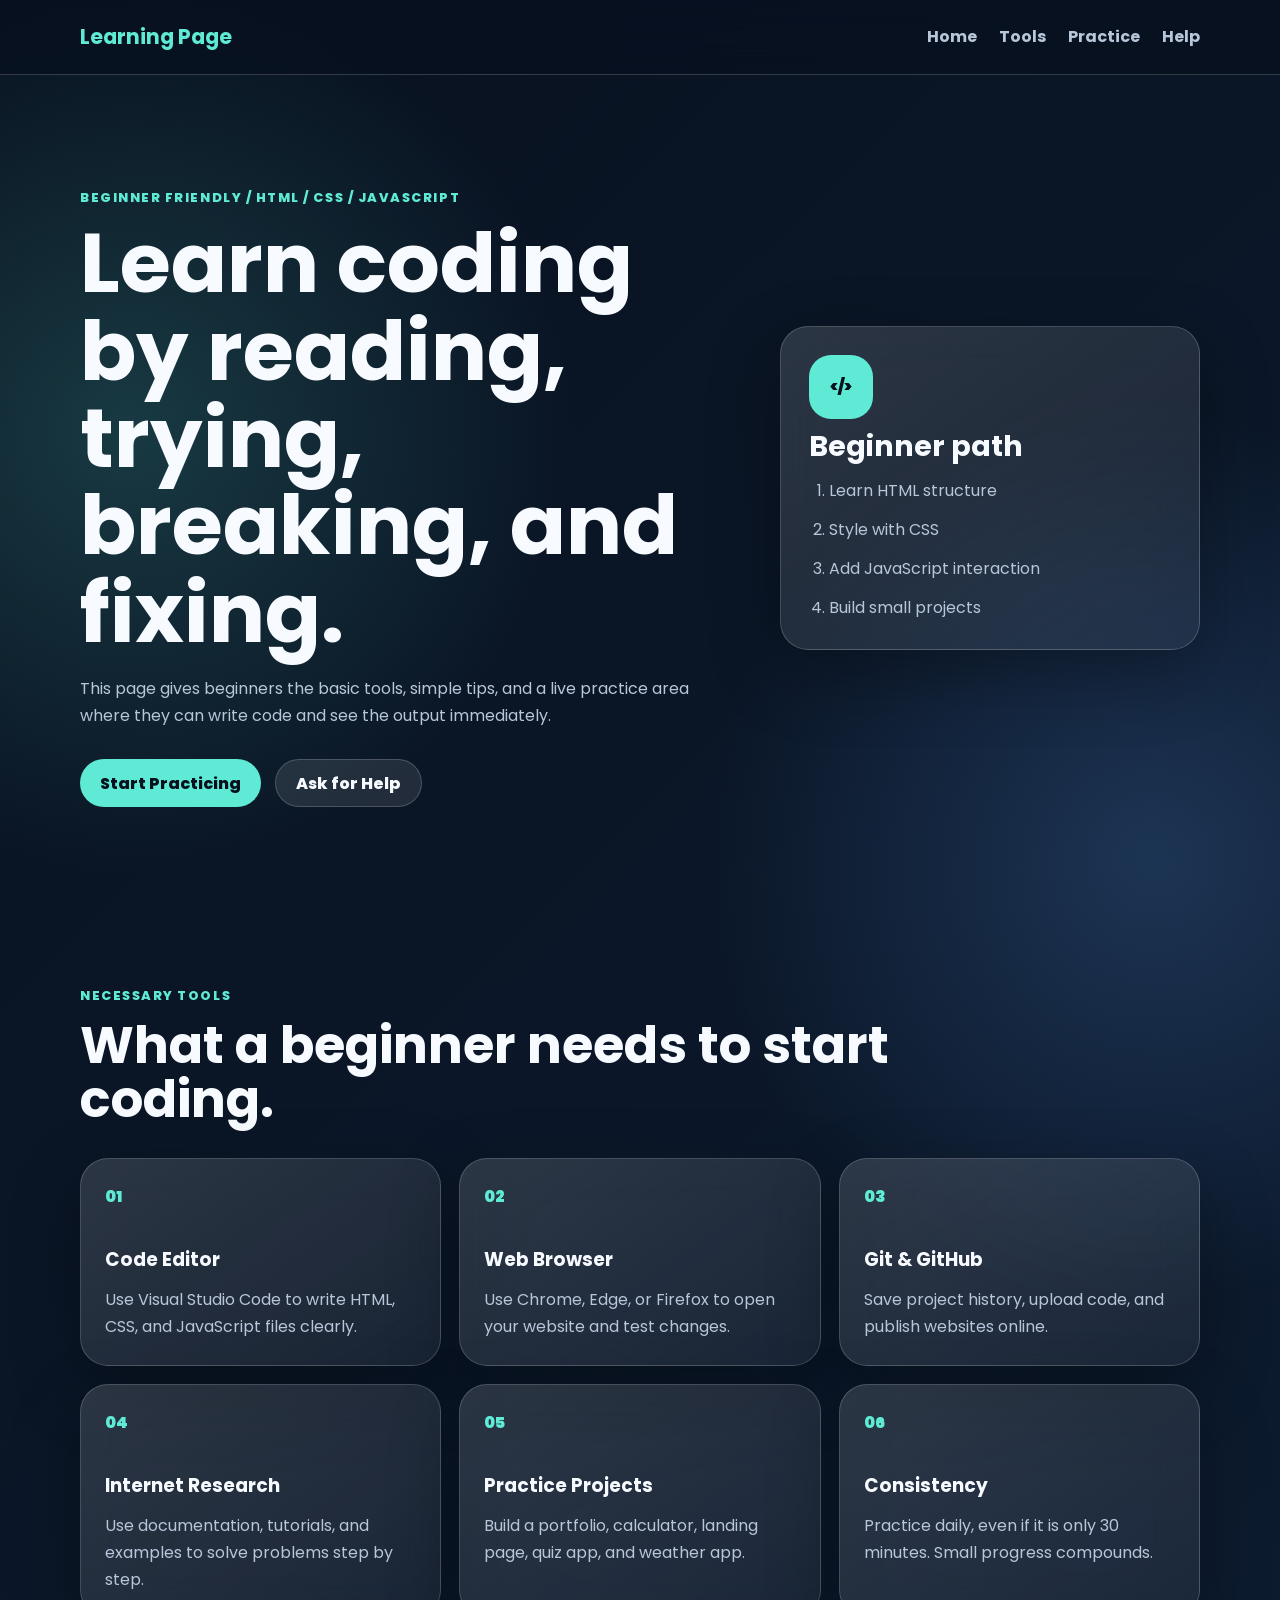
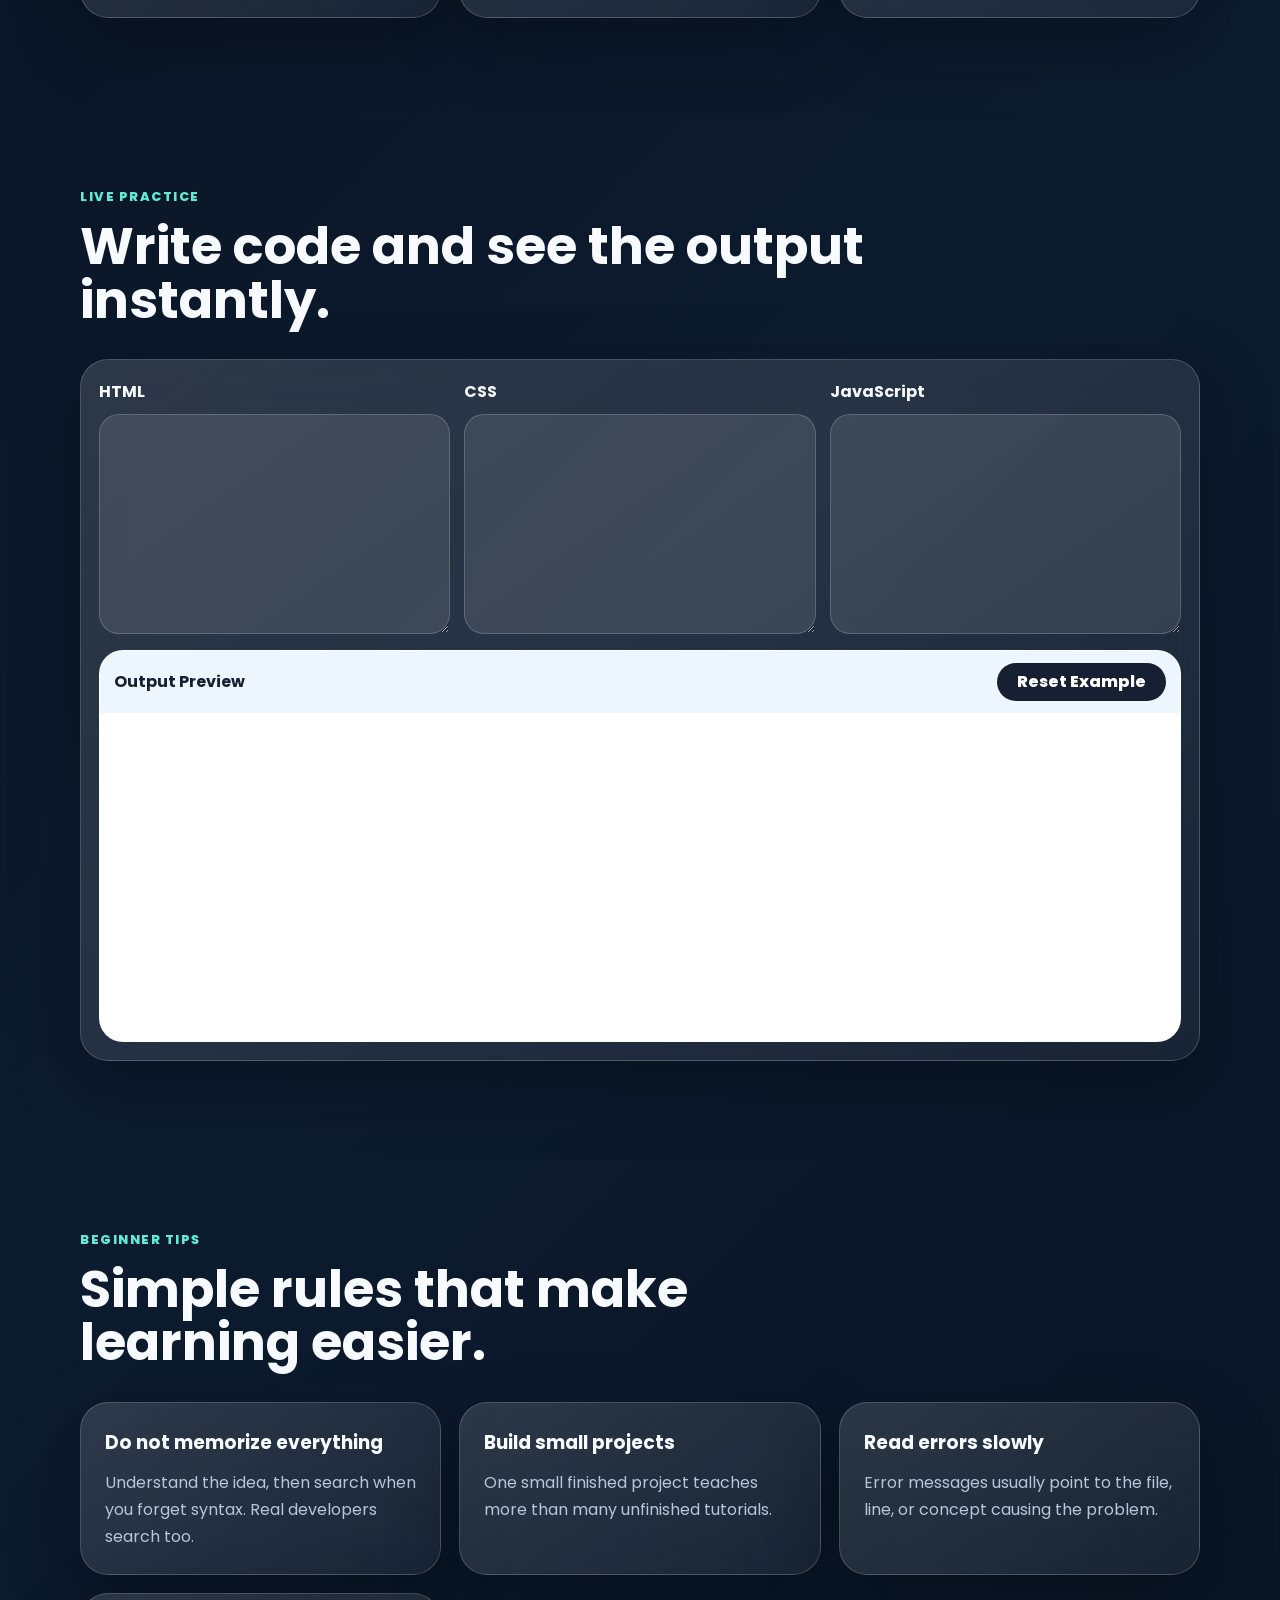
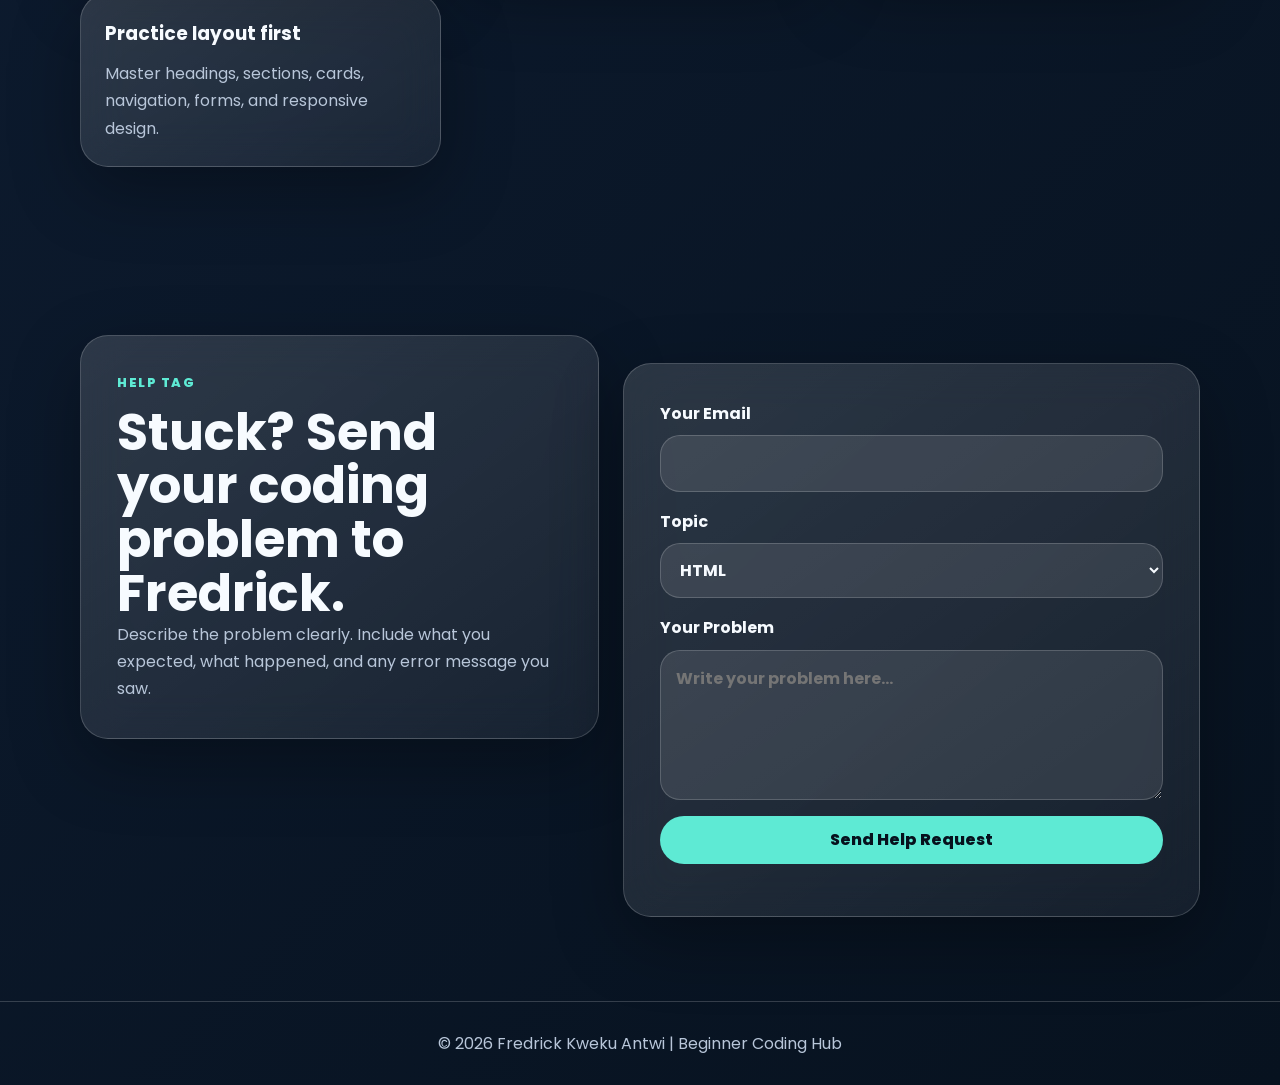
==== coding-learning.html @ c7d1a9e6 "Create coding-learning.html" ====
<!doctype html>
<html lang="en">
  <head>
    <meta charset="UTF-8">
    <meta name="viewport" content="width=device-width, initial-scale=1.0">
    <title>Learning Page | Beginner Coding Hub</title>
    <meta name="description" content="Beginner coding learning page with tools, tips, live code preview, and help form.">
    <link rel="stylesheet" href="learn-coding.css">
    <link rel="preconnect" href="https://fonts.googleapis.com">
    <link rel="preconnect" href="https://fonts.gstatic.com" crossorigin>
    <link href="https://fonts.googleapis.com/css2?family=Poppins:wght@300;400;500;600;700;800&display=swap" rel="stylesheet">
  </head>

  <body>
    <header class="site-header">
      <nav class="nav">
        <a class="logo" href="coding-learning.html">Learning Page</a>
        <ul>
          <li><a href="index.html">Home</a></li>
          <li><a href="#tools">Tools</a></li>
          <li><a href="#playground">Practice</a></li>
          <li><a href="#help">Help</a></li>
        </ul>
      </nav>
    </header>

    <main>
      <section class="hero">
        <div class="hero-copy">
          <p class="eyebrow">Beginner Friendly / HTML / CSS / JavaScript</p>
          <h1>Learn coding by reading, trying, breaking, and fixing.</h1>
          <p>
            This page gives beginners the basic tools, simple tips, and a live practice area
            where they can write code and see the output immediately.
          </p>
          <div class="hero-actions">
            <a class="btn primary" href="#playground">Start Practicing</a>
            <a class="btn secondary" href="#help">Ask for Help</a>
          </div>
        </div>

        <div class="learning-card">
          <span class="code-chip">&lt;/&gt;</span>
          <h2>Beginner path</h2>
          <ol>
            <li>Learn HTML structure</li>
            <li>Style with CSS</li>
            <li>Add JavaScript interaction</li>
            <li>Build small projects</li>
          </ol>
        </div>
      </section>

      <section id="tools" class="section">
        <div class="section-heading">
          <p class="eyebrow">Necessary Tools</p>
          <h2>What a beginner needs to start coding.</h2>
        </div>

        <div class="tools-grid">
          <article class="tool-card">
            <span>01</span>
            <h3>Code Editor</h3>
            <p>Use Visual Studio Code to write HTML, CSS, and JavaScript files clearly.</p>
          </article>
          <article class="tool-card">
            <span>02</span>
            <h3>Web Browser</h3>
            <p>Use Chrome, Edge, or Firefox to open your website and test changes.</p>
          </article>
          <article class="tool-card">
            <span>03</span>
            <h3>Git & GitHub</h3>
            <p>Save project history, upload code, and publish websites online.</p>
          </article>
          <article class="tool-card">
            <span>04</span>
            <h3>Internet Research</h3>
            <p>Use documentation, tutorials, and examples to solve problems step by step.</p>
          </article>
          <article class="tool-card">
            <span>05</span>
            <h3>Practice Projects</h3>
            <p>Build a portfolio, calculator, landing page, quiz app, and weather app.</p>
          </article>
          <article class="tool-card">
            <span>06</span>
            <h3>Consistency</h3>
            <p>Practice daily, even if it is only 30 minutes. Small progress compounds.</p>
          </article>
        </div>
      </section>

      <section id="playground" class="section playground-section">
        <div class="section-heading">
          <p class="eyebrow">Live Practice</p>
          <h2>Write code and see the output instantly.</h2>
        </div>

        <div class="playground">
          <div class="editor-grid">
            <label>
              <span>HTML</span>
              <textarea id="htmlCode" spellcheck="false"></textarea>
            </label>
            <label>
              <span>CSS</span>
              <textarea id="cssCode" spellcheck="false"></textarea>
            </label>
            <label>
              <span>JavaScript</span>
              <textarea id="jsCode" spellcheck="false"></textarea>
            </label>
          </div>

          <div class="preview-panel">
            <div class="preview-header">
              <strong>Output Preview</strong>
              <button class="reset-code" type="button">Reset Example</button>
            </div>
            <iframe id="codePreview" title="Live code output"></iframe>
          </div>
        </div>
      </section>

      <section class="section tips-section">
        <div class="section-heading">
          <p class="eyebrow">Beginner Tips</p>
          <h2>Simple rules that make learning easier.</h2>
        </div>

        <div class="tips-grid">
          <article>
            <h3>Do not memorize everything</h3>
            <p>Understand the idea, then search when you forget syntax. Real developers search too.</p>
          </article>
          <article>
            <h3>Build small projects</h3>
            <p>One small finished project teaches more than many unfinished tutorials.</p>
          </article>
          <article>
            <h3>Read errors slowly</h3>
            <p>Error messages usually point to the file, line, or concept causing the problem.</p>
          </article>
          <article>
            <h3>Practice layout first</h3>
            <p>Master headings, sections, cards, navigation, forms, and responsive design.</p>
          </article>
        </div>
      </section>

      <section id="help" class="section help-section">
        <div class="help-copy">
          <p class="eyebrow">Help Tag</p>
          <h2>Stuck? Send your coding problem to Fredrick.</h2>
          <p>
            Describe the problem clearly. Include what you expected, what happened,
            and any error message you saw.
          </p>
        </div>

        <form class="help-form">
          <label>
            <span>Your Email</span>
            <input type="email" name="learnerEmail" required>
          </label>
          <label>
            <span>Topic</span>
            <select name="topic" required>
              <option value="HTML">HTML</option>
              <option value="CSS">CSS</option>
              <option value="JavaScript">JavaScript</option>
              <option value="GitHub">GitHub</option>
              <option value="Other">Other</option>
            </select>
          </label>
          <label>
            <span>Your Problem</span>
            <textarea name="problem" placeholder="Write your problem here..." required></textarea>
          </label>
          <button type="submit">Send Help Request</button>
          <p class="help-note" aria-live="polite"></p>
        </form>
      </section>
    </main>

    <footer>
      <p>© 2026 Fredrick Kweku Antwi | Beginner Coding Hub</p>
    </footer>

    <script src="coding-learning.js"></script>
  </body>
</html>
---- learn-coding.css ----
:root {
  --bg: #08111f;
  --surface: rgba(255, 255, 255, 0.1);
  --text: #f7fbff;
  --muted: #b8c6d9;
  --line: rgba(255, 255, 255, 0.18);
  --primary: #5eead4;
  --blue: #60a5fa;
  --pink: #f472b6;
  --amber: #fbbf24;
  --radius: 28px;
  --shadow: 0 24px 70px rgba(0, 0, 0, 0.3);
}

* {
  box-sizing: border-box;
  margin: 0;
  padding: 0;
}

html {
  scroll-behavior: smooth;
}

body {
  min-height: 100vh;
  color: var(--text);
  background:
    radial-gradient(circle at 10% 10%, rgba(94, 234, 212, 0.18), transparent 28rem),
    radial-gradient(circle at 90% 20%, rgba(96, 165, 250, 0.2), transparent 28rem),
    linear-gradient(135deg, #08111f, #0d1b2f 52%, #07121f);
  font-family: "Poppins", Arial, sans-serif;
  line-height: 1.7;
}

a {
  color: inherit;
  text-decoration: none;
}

.site-header {
  position: sticky;
  top: 0;
  z-index: 10;
  border-bottom: 1px solid var(--line);
  background: rgba(8, 17, 31, 0.74);
  backdrop-filter: blur(20px);
}

.nav,
.hero,
.section,
.signup-gate {
  width: min(1120px, calc(100% - 36px));
  margin: 0 auto;
}

.nav {
  min-height: 74px;
  display: flex;
  align-items: center;
  justify-content: space-between;
  gap: 20px;
}

.logo {
  color: var(--primary);
  font-size: 1.28rem;
  font-weight: 800;
}

.nav ul {
  display: flex;
  gap: 22px;
  list-style: none;
}

.nav a {
  color: var(--muted);
  font-weight: 700;
  transition: all 0.3s ease;
}

.nav a:hover,
.nav .logo {
  color: var(--primary);
}

.signup-gate {
  min-height: calc(100vh - 74px);
  display: grid;
  place-items: center;
  padding: 70px 0;
}

.signup-panel,
.learning-card,
.tool-card,
.playground,
.tips-grid article,
.help-copy,
.help-form {
  border: 1px solid var(--line);
  border-radius: var(--radius);
  background: linear-gradient(145deg, rgba(255, 255, 255, 0.14), rgba(255, 255, 255, 0.06));
  box-shadow: var(--shadow);
  backdrop-filter: blur(22px);
}

.signup-panel {
  max-width: 680px;
  padding: clamp(28px, 5vw, 54px);
}

.eyebrow {
  color: var(--primary);
  font-size: 0.8rem;
  font-weight: 800;
  letter-spacing: 0.12em;
  text-transform: uppercase;
}

h1,
h2 {
  margin-top: 12px;
  line-height: 1.05;
}

h1 {
  font-size: clamp(2.5rem, 7vw, 5.2rem);
}

h2 {
  font-size: clamp(2rem, 4vw, 3.25rem);
}

p {
  color: var(--muted);
}

.signup-form,
.help-form {
  display: grid;
  gap: 16px;
  margin-top: 28px;
}

label {
  display: grid;
  gap: 8px;
  font-weight: 700;
}

input,
textarea,
select {
  width: 100%;
  border: 1px solid var(--line);
  border-radius: 20px;
  padding: 14px 15px;
  color: var(--text);
  background: rgba(255, 255, 255, 0.1);
  font: inherit;
  outline: none;
}

select option {
  color: #111827;
}

textarea {
  min-height: 150px;
  resize: vertical;
}

button,
.btn {
  min-height: 48px;
  display: inline-flex;
  align-items: center;
  justify-content: center;
  border: 0;
  border-radius: 999px;
  padding: 0 20px;
  color: #06111d;
  background: var(--primary);
  font: inherit;
  font-weight: 800;
  cursor: pointer;
  transition: all 0.3s ease;
}

button:hover,
.btn:hover {
  transform: translateY(-2px);
  box-shadow: 0 18px 40px rgba(94, 234, 212, 0.18);
}

.secondary {
  border: 1px solid var(--line);
  color: var(--text);
  background: rgba(255, 255, 255, 0.1);
}

.hero {
  min-height: calc(100vh - 74px);
  display: grid;
  grid-template-columns: minmax(0, 1fr) minmax(300px, 420px);
  gap: 42px;
  align-items: center;
  padding: 72px 0;
}

.hero-copy > p {
  max-width: 680px;
  margin-top: 18px;
}

.hero-actions {
  display: flex;
  flex-wrap: wrap;
  gap: 14px;
  margin-top: 30px;
}

.learning-card {
  padding: 28px;
}

.code-chip {
  width: 64px;
  height: 64px;
  display: grid;
  place-items: center;
  border-radius: 22px;
  color: #06111d;
  background: var(--primary);
  font-weight: 900;
}

.learning-card h2 {
  margin-bottom: 16px;
  font-size: 1.8rem;
}

.learning-card ol {
  display: grid;
  gap: 12px;
  padding-left: 20px;
  color: var(--muted);
}

.section {
  padding: 84px 0;
}

.section-heading {
  max-width: 820px;
  margin-bottom: 32px;
}

.tools-grid,
.tips-grid {
  display: grid;
  grid-template-columns: repeat(3, minmax(0, 1fr));
  gap: 18px;
}

.tool-card,
.tips-grid article {
  padding: 24px;
  transition: all 0.3s ease;
}

.tool-card:hover,
.tips-grid article:hover {
  transform: translateY(-6px);
  border-color: rgba(94, 234, 212, 0.45);
}

.tool-card span {
  display: inline-block;
  margin-bottom: 34px;
  color: var(--primary);
  font-weight: 900;
}

.tool-card h3,
.tips-grid h3 {
  margin-bottom: 10px;
}

.playground {
  padding: 18px;
}

.editor-grid {
  display: grid;
  grid-template-columns: repeat(3, minmax(0, 1fr));
  gap: 14px;
}

.editor-grid textarea {
  min-height: 220px;
  font-family: Consolas, "Courier New", monospace;
  font-size: 0.92rem;
}

.preview-panel {
  overflow: hidden;
  margin-top: 16px;
  border: 1px solid var(--line);
  border-radius: 24px;
  background: #fff;
}

.preview-header {
  display: flex;
  justify-content: space-between;
  gap: 12px;
  align-items: center;
  padding: 12px 14px;
  color: #172033;
  background: #edf5ff;
}

.reset-code {
  min-height: 38px;
  color: #fff;
  background: #172033;
}

iframe {
  width: 100%;
  min-height: 320px;
  border: 0;
  background: #fff;
}

.help-section {
  display: grid;
  grid-template-columns: minmax(0, 0.9fr) minmax(320px, 1fr);
  gap: 24px;
  align-items: start;
}

.help-copy,
.help-form {
  padding: clamp(24px, 4vw, 36px);
}

footer {
  border-top: 1px solid var(--line);
  padding: 28px 18px;
  color: var(--muted);
  text-align: center;
}

@media (max-width: 920px) {
  .hero,
  .help-section {
    grid-template-columns: 1fr;
  }

  .tools-grid,
  .tips-grid,
  .editor-grid {
    grid-template-columns: repeat(2, minmax(0, 1fr));
  }
}

@media (max-width: 680px) {
  .nav {
    min-height: auto;
    padding: 18px 0;
    align-items: flex-start;
    flex-direction: column;
  }

  .nav ul,
  .hero-actions {
    flex-wrap: wrap;
  }

  .hero,
  .section,
  .signup-gate {
    width: min(100% - 28px, 1120px);
  }

  .tools-grid,
  .tips-grid,
  .editor-grid {
    grid-template-columns: 1fr;
  }

  .btn,
  button {
    width: 100%;
  }
}
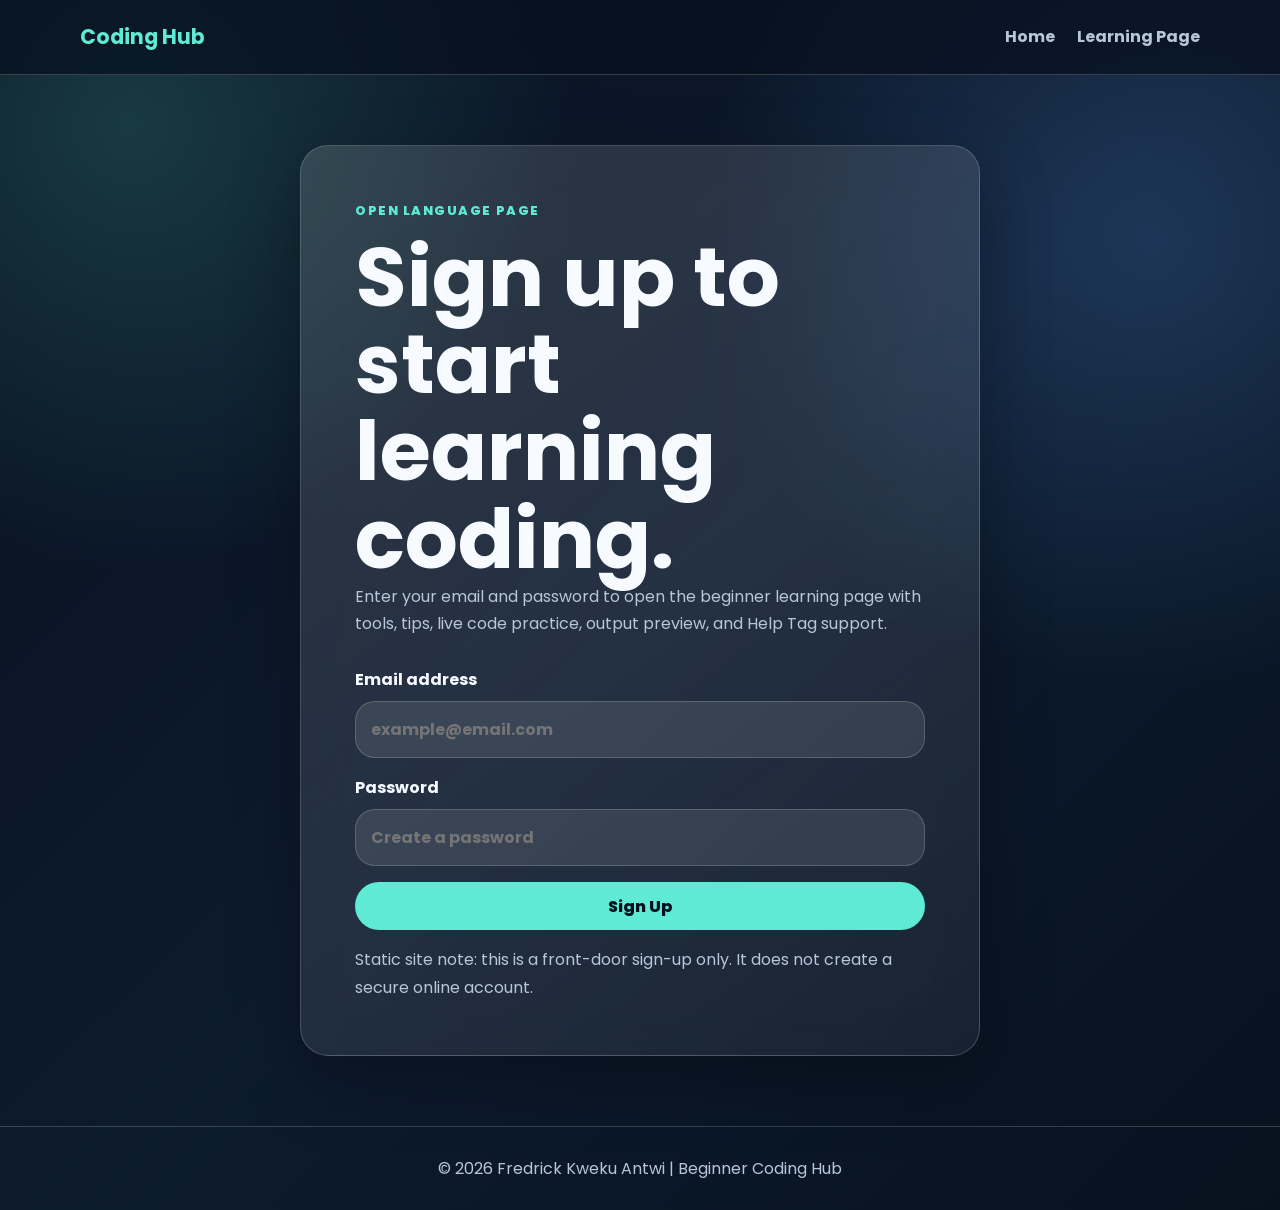
==== commit f7b71176: "Update coding-learning.html" ====
--- a/coding-learning.html
+++ b/coding-learning.html
@@ -25,163 +25,177 @@
     </header>
 
     <main>
-      <section class="hero">
-        <div class="hero-copy">
-          <p class="eyebrow">Beginner Friendly / HTML / CSS / JavaScript</p>
-          <h1>Learn coding by reading, trying, breaking, and fixing.</h1>
+      <section class="camp-welcome">
+        <div class="welcome-panel">
+          <p class="eyebrow">Welcome Coder</p>
+          <h1>Hello coder, welcome to <span>FREDDIE'S CODING CAMP</span>.</h1>
           <p>
-            This page gives beginners the basic tools, simple tips, and a live practice area
-            where they can write code and see the output immediately.
+            This is your learning space for practicing HTML, CSS, JavaScript,
+            building confidence, and asking for help when you get stuck.
           </p>
-          <div class="hero-actions">
-            <a class="btn primary" href="#playground">Start Practicing</a>
-            <a class="btn secondary" href="#help">Ask for Help</a>
-          </div>
-        </div>
-
-        <div class="learning-card">
-          <span class="code-chip">&lt;/&gt;</span>
-          <h2>Beginner path</h2>
-          <ol>
-            <li>Learn HTML structure</li>
-            <li>Style with CSS</li>
-            <li>Add JavaScript interaction</li>
-            <li>Build small projects</li>
-          </ol>
+          <button class="enter-camp" type="button">Enter Learning Space</button>
         </div>
       </section>
 
-      <section id="tools" class="section">
-        <div class="section-heading">
-          <p class="eyebrow">Necessary Tools</p>
-          <h2>What a beginner needs to start coding.</h2>
-        </div>
-
-        <div class="tools-grid">
-          <article class="tool-card">
-            <span>01</span>
-            <h3>Code Editor</h3>
-            <p>Use Visual Studio Code to write HTML, CSS, and JavaScript files clearly.</p>
-          </article>
-          <article class="tool-card">
-            <span>02</span>
-            <h3>Web Browser</h3>
-            <p>Use Chrome, Edge, or Firefox to open your website and test changes.</p>
-          </article>
-          <article class="tool-card">
-            <span>03</span>
-            <h3>Git & GitHub</h3>
-            <p>Save project history, upload code, and publish websites online.</p>
-          </article>
-          <article class="tool-card">
-            <span>04</span>
-            <h3>Internet Research</h3>
-            <p>Use documentation, tutorials, and examples to solve problems step by step.</p>
-          </article>
-          <article class="tool-card">
-            <span>05</span>
-            <h3>Practice Projects</h3>
-            <p>Build a portfolio, calculator, landing page, quiz app, and weather app.</p>
-          </article>
-          <article class="tool-card">
-            <span>06</span>
-            <h3>Consistency</h3>
-            <p>Practice daily, even if it is only 30 minutes. Small progress compounds.</p>
-          </article>
-        </div>
-      </section>
-
-      <section id="playground" class="section playground-section">
-        <div class="section-heading">
-          <p class="eyebrow">Live Practice</p>
-          <h2>Write code and see the output instantly.</h2>
-        </div>
-
-        <div class="playground">
-          <div class="editor-grid">
+      <div class="learning-space" hidden>
+        <section class="hero">
+          <div class="hero-copy">
+            <p class="eyebrow">Beginner Friendly / HTML / CSS / JavaScript</p>
+            <h1>Learn coding by reading, trying, breaking, and fixing.</h1>
+            <p>
+              This page gives beginners the basic tools, simple tips, and a live practice area
+              where they can write code and see the output immediately.
+            </p>
+            <div class="hero-actions">
+              <a class="btn primary" href="#playground">Start Practicing</a>
+              <a class="btn secondary" href="#help">Ask for Help</a>
+            </div>
+          </div>
+
+          <div class="learning-card">
+            <span class="code-chip">&lt;/&gt;</span>
+            <h2>Beginner path</h2>
+            <ol>
+              <li>Learn HTML structure</li>
+              <li>Style with CSS</li>
+              <li>Add JavaScript interaction</li>
+              <li>Build small projects</li>
+            </ol>
+          </div>
+        </section>
+
+        <section id="tools" class="section">
+          <div class="section-heading">
+            <p class="eyebrow">Necessary Tools</p>
+            <h2>What a beginner needs to start coding.</h2>
+          </div>
+
+          <div class="tools-grid">
+            <article class="tool-card">
+              <span>01</span>
+              <h3>Code Editor</h3>
+              <p>Use Visual Studio Code to write HTML, CSS, and JavaScript files clearly.</p>
+            </article>
+            <article class="tool-card">
+              <span>02</span>
+              <h3>Web Browser</h3>
+              <p>Use Chrome, Edge, or Firefox to open your website and test changes.</p>
+            </article>
+            <article class="tool-card">
+              <span>03</span>
+              <h3>Git & GitHub</h3>
+              <p>Save project history, upload code, and publish websites online.</p>
+            </article>
+            <article class="tool-card">
+              <span>04</span>
+              <h3>Internet Research</h3>
+              <p>Use documentation, tutorials, and examples to solve problems step by step.</p>
+            </article>
+            <article class="tool-card">
+              <span>05</span>
+              <h3>Practice Projects</h3>
+              <p>Build a portfolio, calculator, landing page, quiz app, and weather app.</p>
+            </article>
+            <article class="tool-card">
+              <span>06</span>
+              <h3>Consistency</h3>
+              <p>Practice daily, even if it is only 30 minutes. Small progress compounds.</p>
+            </article>
+          </div>
+        </section>
+
+        <section id="playground" class="section playground-section">
+          <div class="section-heading">
+            <p class="eyebrow">Live Practice</p>
+            <h2>Write code and see the output instantly.</h2>
+          </div>
+
+          <div class="playground">
+            <div class="editor-grid">
+              <label>
+                <span>HTML</span>
+                <textarea id="htmlCode" spellcheck="false"></textarea>
+              </label>
+              <label>
+                <span>CSS</span>
+                <textarea id="cssCode" spellcheck="false"></textarea>
+              </label>
+              <label>
+                <span>JavaScript</span>
+                <textarea id="jsCode" spellcheck="false"></textarea>
+              </label>
+            </div>
+
+            <div class="preview-panel">
+              <div class="preview-header">
+                <strong>Output Preview</strong>
+                <button class="reset-code" type="button">Reset Example</button>
+              </div>
+              <iframe id="codePreview" title="Live code output"></iframe>
+            </div>
+          </div>
+        </section>
+
+        <section class="section tips-section">
+          <div class="section-heading">
+            <p class="eyebrow">Beginner Tips</p>
+            <h2>Simple rules that make learning easier.</h2>
+          </div>
+
+          <div class="tips-grid">
+            <article>
+              <h3>Do not memorize everything</h3>
+              <p>Understand the idea, then search when you forget syntax. Real developers search too.</p>
+            </article>
+            <article>
+              <h3>Build small projects</h3>
+              <p>One small finished project teaches more than many unfinished tutorials.</p>
+            </article>
+            <article>
+              <h3>Read errors slowly</h3>
+              <p>Error messages usually point to the file, line, or concept causing the problem.</p>
+            </article>
+            <article>
+              <h3>Practice layout first</h3>
+              <p>Master headings, sections, cards, navigation, forms, and responsive design.</p>
+            </article>
+          </div>
+        </section>
+
+        <section id="help" class="section help-section">
+          <div class="help-copy">
+            <p class="eyebrow">Help Tag</p>
+            <h2>Stuck? Send your coding problem to Fredrick.</h2>
+            <p>
+              Describe the problem clearly. Include what you expected, what happened,
+              and any error message you saw.
+            </p>
+          </div>
+
+          <form class="help-form">
             <label>
-              <span>HTML</span>
-              <textarea id="htmlCode" spellcheck="false"></textarea>
+              <span>Your Email</span>
+              <input type="email" name="learnerEmail" required>
             </label>
             <label>
-              <span>CSS</span>
-              <textarea id="cssCode" spellcheck="false"></textarea>
+              <span>Topic</span>
+              <select name="topic" required>
+                <option value="HTML">HTML</option>
+                <option value="CSS">CSS</option>
+                <option value="JavaScript">JavaScript</option>
+                <option value="GitHub">GitHub</option>
+                <option value="Other">Other</option>
+              </select>
             </label>
             <label>
-              <span>JavaScript</span>
-              <textarea id="jsCode" spellcheck="false"></textarea>
+              <span>Your Problem</span>
+              <textarea name="problem" placeholder="Write your problem here..." required></textarea>
             </label>
-          </div>
-
-          <div class="preview-panel">
-            <div class="preview-header">
-              <strong>Output Preview</strong>
-              <button class="reset-code" type="button">Reset Example</button>
-            </div>
-            <iframe id="codePreview" title="Live code output"></iframe>
-          </div>
-        </div>
-      </section>
-
-      <section class="section tips-section">
-        <div class="section-heading">
-          <p class="eyebrow">Beginner Tips</p>
-          <h2>Simple rules that make learning easier.</h2>
-        </div>
-
-        <div class="tips-grid">
-          <article>
-            <h3>Do not memorize everything</h3>
-            <p>Understand the idea, then search when you forget syntax. Real developers search too.</p>
-          </article>
-          <article>
-            <h3>Build small projects</h3>
-            <p>One small finished project teaches more than many unfinished tutorials.</p>
-          </article>
-          <article>
-            <h3>Read errors slowly</h3>
-            <p>Error messages usually point to the file, line, or concept causing the problem.</p>
-          </article>
-          <article>
-            <h3>Practice layout first</h3>
-            <p>Master headings, sections, cards, navigation, forms, and responsive design.</p>
-          </article>
-        </div>
-      </section>
-
-      <section id="help" class="section help-section">
-        <div class="help-copy">
-          <p class="eyebrow">Help Tag</p>
-          <h2>Stuck? Send your coding problem to Fredrick.</h2>
-          <p>
-            Describe the problem clearly. Include what you expected, what happened,
-            and any error message you saw.
-          </p>
-        </div>
-
-        <form class="help-form">
-          <label>
-            <span>Your Email</span>
-            <input type="email" name="learnerEmail" required>
-          </label>
-          <label>
-            <span>Topic</span>
-            <select name="topic" required>
-              <option value="HTML">HTML</option>
-              <option value="CSS">CSS</option>
-              <option value="JavaScript">JavaScript</option>
-              <option value="GitHub">GitHub</option>
-              <option value="Other">Other</option>
-            </select>
-          </label>
-          <label>
-            <span>Your Problem</span>
-            <textarea name="problem" placeholder="Write your problem here..." required></textarea>
-          </label>
-          <button type="submit">Send Help Request</button>
-          <p class="help-note" aria-live="polite"></p>
-        </form>
-      </section>
+            <button type="submit">Send Help Request</button>
+            <p class="help-note" aria-live="polite"></p>
+          </form>
+        </section>
+      </div>
     </main>
 
     <footer>
@@ -191,3 +205,4 @@
     <script src="coding-learning.js"></script>
   </body>
 </html>
+
